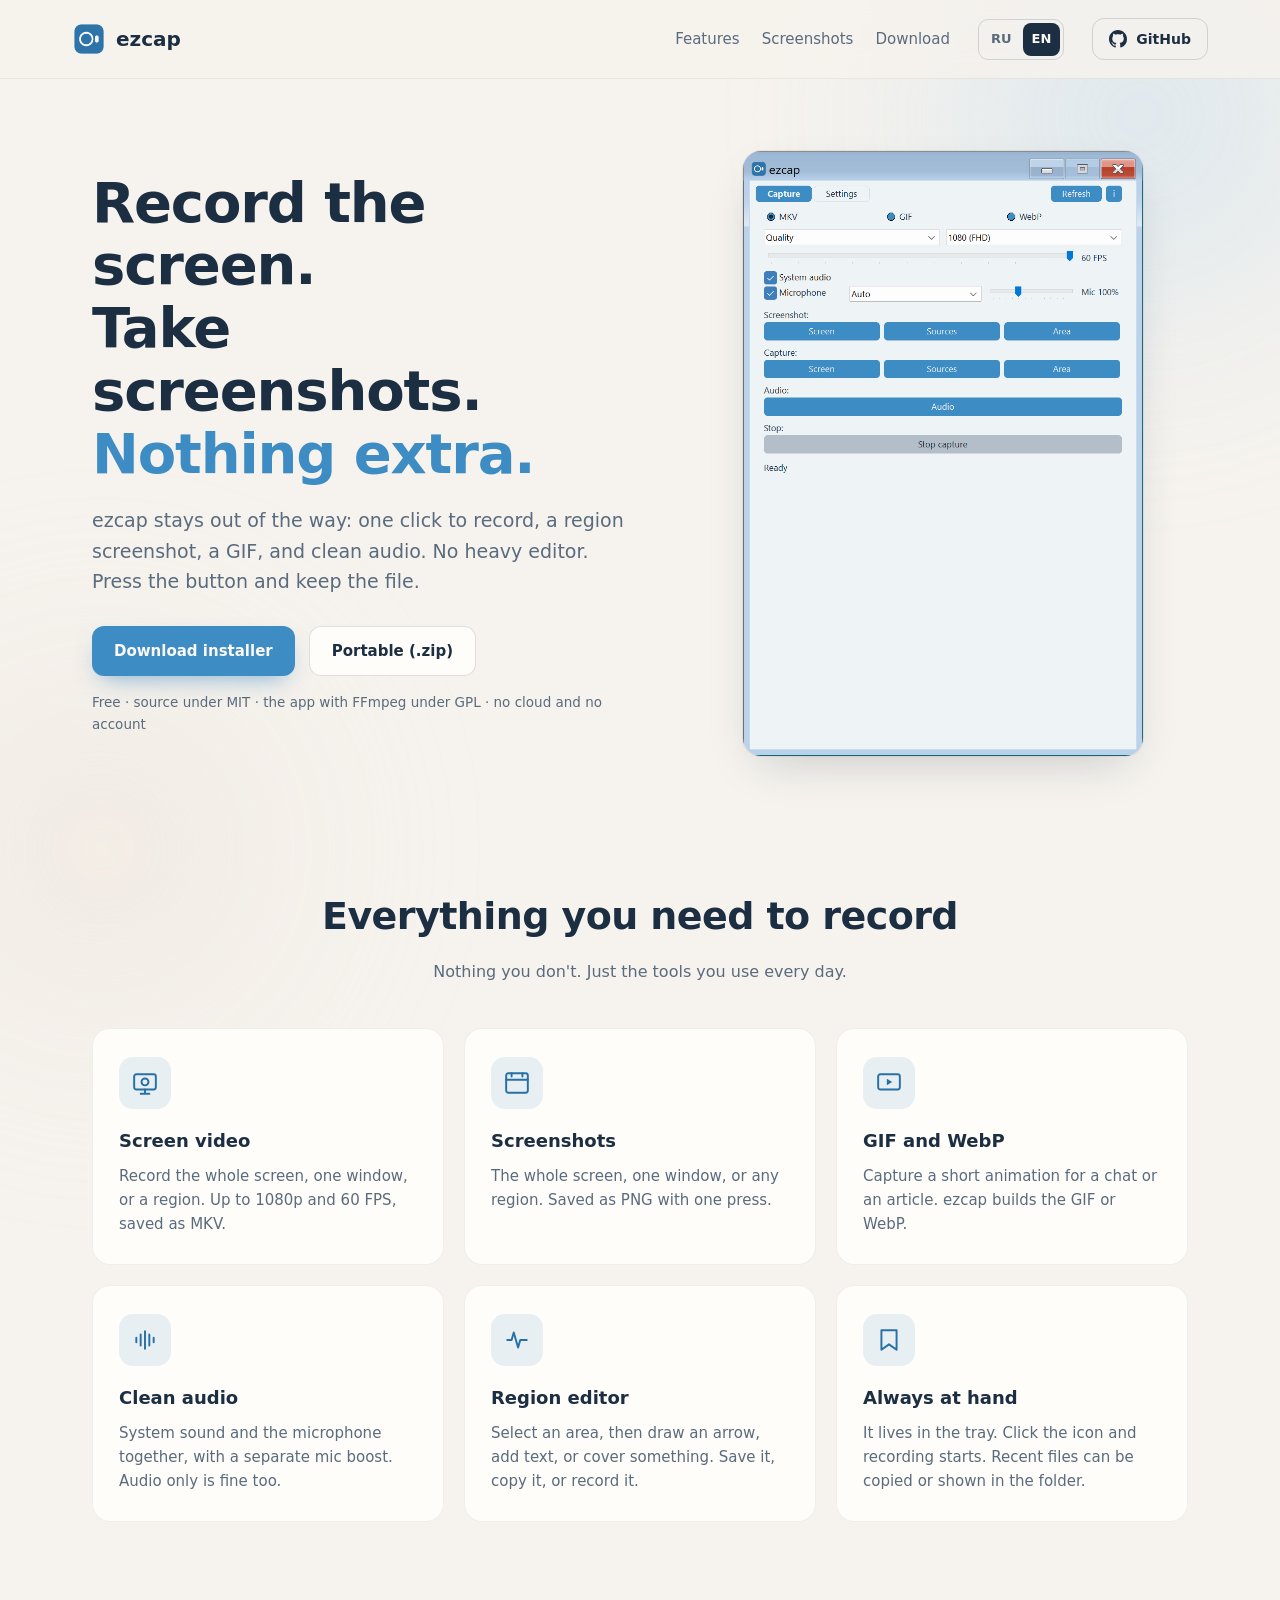
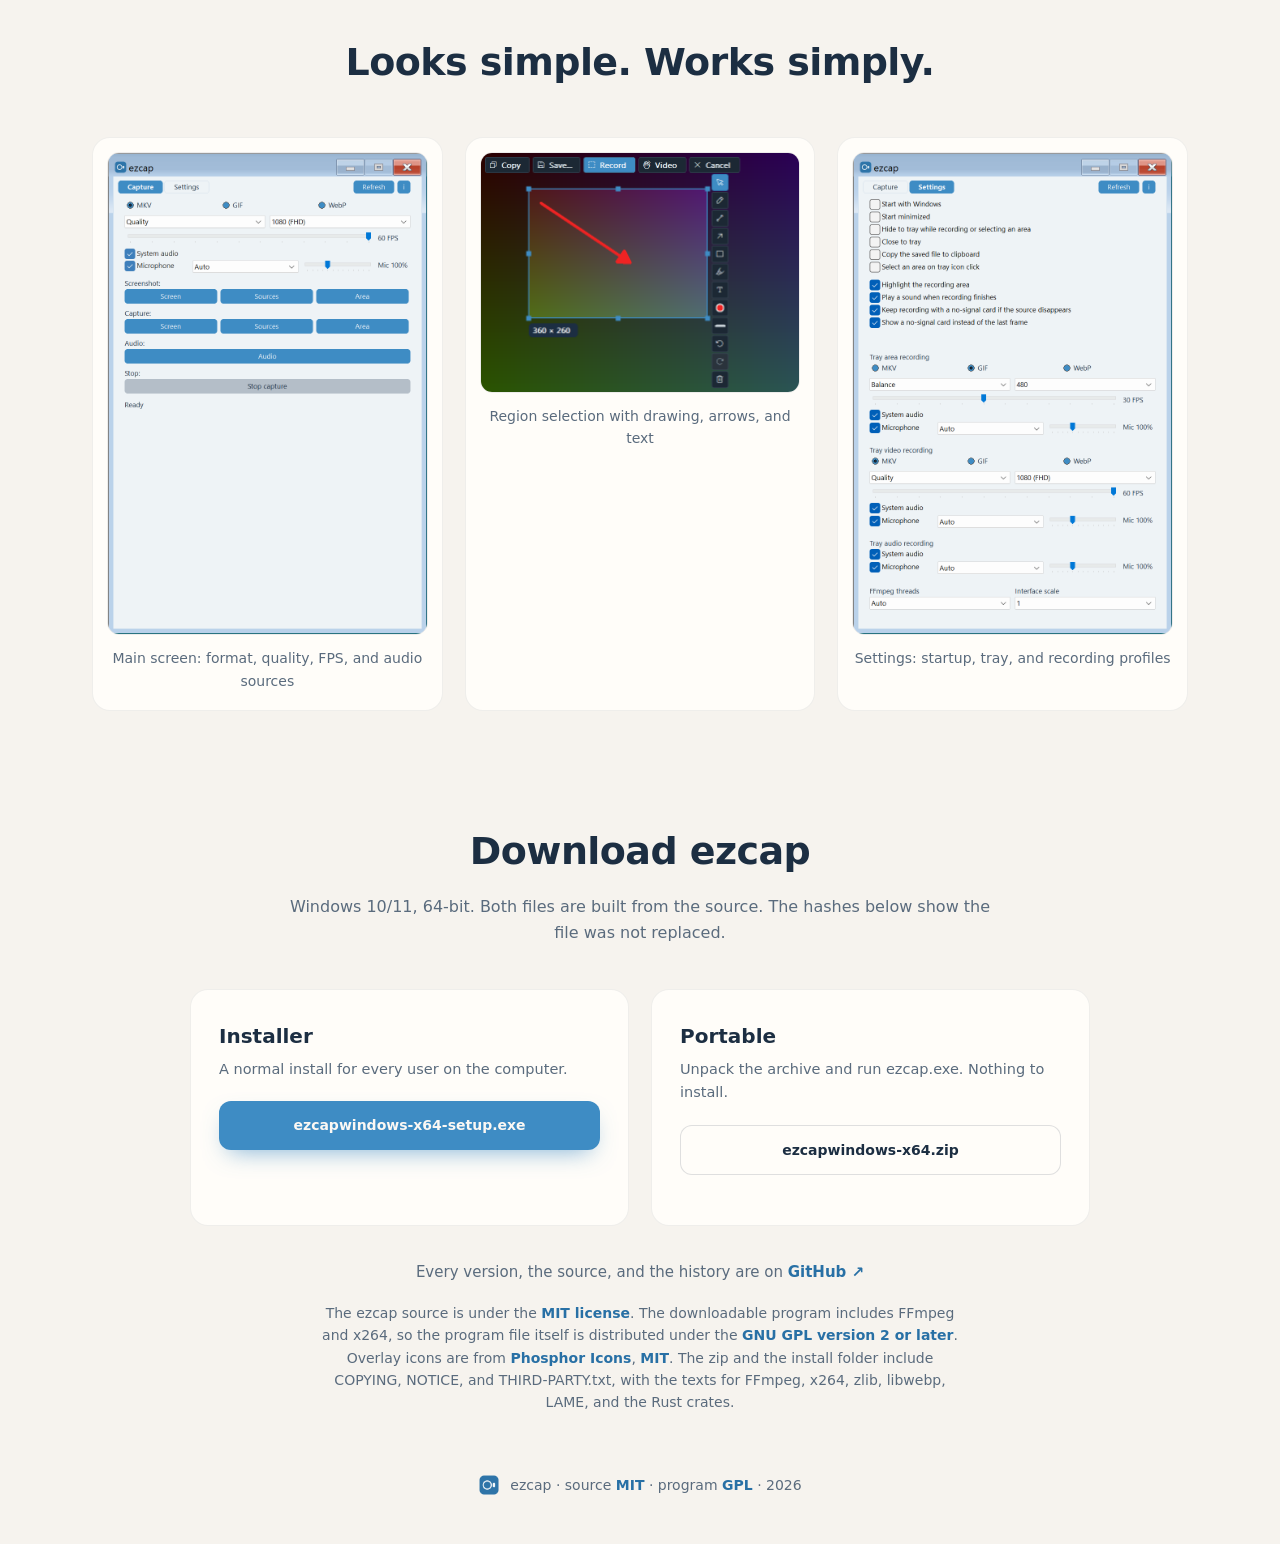
==== site/index.html @ 83a499a3 "Publish the bilingual site and the neural-network notice. The site offers Russian and English, state" ====
<!DOCTYPE html>
<html lang="ru" data-size-unit="МБ">
<head>
  <meta charset="UTF-8">
  <meta name="viewport" content="width=device-width, initial-scale=1.0">
  <title>ezcap — запись экрана и скриншоты для Windows</title>
  <meta name="description" content="ezcap записывает экран, окно или область, делает скриншоты и короткие GIF. Бесплатная программа для Windows 10 и 11, без аккаунта.">
  <meta name="robots" content="index, follow">
  <meta name="theme-color" content="#3e8cc4">
  <link rel="canonical" href="https://machine202502.github.io/ezcap/">
  <link rel="alternate" hreflang="ru" href="https://machine202502.github.io/ezcap/">
  <link rel="alternate" hreflang="en" href="https://machine202502.github.io/ezcap/en/">
  <link rel="alternate" hreflang="x-default" href="https://machine202502.github.io/ezcap/en/">
  <meta property="og:type" content="website">
  <meta property="og:site_name" content="ezcap">
  <meta property="og:locale" content="ru_RU">
  <meta property="og:locale:alternate" content="en_US">
  <meta property="og:title" content="ezcap — запись экрана и скриншоты для Windows">
  <meta property="og:description" content="Запись экрана, окна или области, скриншоты и короткие GIF. Бесплатно для Windows 10 и 11.">
  <meta property="og:url" content="https://machine202502.github.io/ezcap/">
  <meta property="og:image" content="https://machine202502.github.io/ezcap/assets/icon.png">
  <meta name="twitter:card" content="summary">
  <meta name="twitter:title" content="ezcap — запись экрана и скриншоты для Windows">
  <meta name="twitter:description" content="Запись экрана, окна или области, скриншоты и короткие GIF. Бесплатно для Windows 10 и 11.">
  <meta name="twitter:image" content="https://machine202502.github.io/ezcap/assets/icon.png">
  <script type="application/ld+json">
  {
    "@context": "https://schema.org",
    "@type": "SoftwareApplication",
    "name": "ezcap",
    "applicationCategory": "MultimediaApplication",
    "operatingSystem": "Windows 10, Windows 11",
    "inLanguage": "ru",
    "url": "https://machine202502.github.io/ezcap/",
    "downloadUrl": "https://github.com/machine202502/ezcap/releases/latest",
    "description": "Запись экрана, окна или области, скриншоты и короткие GIF для Windows.",
    "offers": { "@type": "Offer", "price": "0", "priceCurrency": "USD" }
  }
  </script>
  <link rel="icon" type="image/png" href="assets/icon.png">
  <link rel="stylesheet" href="styles.css">
  <script>
    (function () {
      var chosen = null;
      try { chosen = localStorage.getItem("ezcap-lang"); } catch (e) {}
      var want = chosen === "ru" || chosen === "en" ? chosen : null;
      if (!want) {
        var langs = navigator.languages || [navigator.language || "en"];
        want = "en";
        for (var i = 0; i < langs.length; i++) {
          var tag = String(langs[i]).toLowerCase();
          if (tag.indexOf("ru") === 0) { want = "ru"; break; }
          if (tag.indexOf("en") === 0) { want = "en"; break; }
        }
      }
      var here = document.documentElement.lang.indexOf("ru") === 0 ? "ru" : "en";
      var bot = /bot|crawl|spider|slurp|facebookexternalhit|preview/i.test(navigator.userAgent);
      if (!bot && want !== here) location.replace(here === "ru" ? "en/" : "../");
    })();
  </script>
</head>
<body>

  <div class="blob blob-a" aria-hidden="true"></div>
  <div class="blob blob-b" aria-hidden="true"></div>

  <header class="nav">
    <a class="brand" href="#top">
      <img src="assets/icon.png" alt="ezcap" width="34" height="34">
      <span>ezcap</span>
    </a>
    <nav class="nav-links">
      <a href="#features">Возможности</a>
      <a href="#screens">Скриншоты</a>
      <a href="#download">Скачать</a>
    </nav>
    <nav class="langs" aria-label="Язык">
      <a href="./" hreflang="ru" lang="ru" data-lang-set="ru" aria-current="true">RU</a>
      <a href="en/" hreflang="en" lang="en" data-lang-set="en">EN</a>
    </nav>
    <a class="btn btn-ghost" href="https://github.com/machine202502/ezcap" target="_blank" rel="noopener">
      <svg viewBox="0 0 16 16" width="18" height="18" fill="currentColor" aria-hidden="true"><path d="M8 0C3.58 0 0 3.58 0 8c0 3.54 2.29 6.53 5.47 7.59.4.07.55-.17.55-.38 0-.19-.01-.82-.01-1.49-2.01.37-2.53-.49-2.69-.94-.09-.23-.48-.94-.82-1.13-.28-.15-.68-.52-.01-.53.63-.01 1.08.58 1.23.82.72 1.21 1.87.87 2.33.66.07-.52.28-.87.51-1.07-1.78-.2-3.64-.89-3.64-3.95 0-.87.31-1.59.82-2.15-.08-.2-.36-1.02.08-2.12 0 0 .67-.21 2.2.82.64-.18 1.32-.27 2-.27s1.36.09 2 .27c1.53-1.04 2.2-.82 2.2-.82.44 1.1.16 1.92.08 2.12.51.56.82 1.27.82 2.15 0 3.07-1.87 3.75-3.65 3.95.29.25.54.73.54 1.48 0 1.07-.01 1.93-.01 2.2 0 .21.15.46.55.38A8.01 8.01 0 0 0 16 8c0-4.42-3.58-8-8-8Z"/></svg>
      GitHub
    </a>
  </header>

  <main id="top">

    <!-- Hero -->
    <section class="hero">
      <div class="hero-text reveal">
        <span class="pill" data-version>версия @@VERSION@@ · Windows 10/11, 64 бит</span>
        <h1>Записывай экран.<br>Делай скриншоты.<br><span class="accent">Без лишнего.</span></h1>
        <p class="lead">
          ezcap — маленькая утилита, которая всегда под рукой: запись видео в один клик,
          скриншоты области экрана, GIF-анимации и чистый звук. Никаких тяжёлых редакторов —
          нажал кнопку, получил файл.
        </p>
        <div class="hero-actions">
          <a class="btn btn-primary" href="https://github.com/machine202502/ezcap/releases/latest/download/ezcap-@@VERSION@@-windows-x64-setup.exe" data-dl-setup>
            Скачать установщик
          </a>
          <a class="btn btn-secondary" href="https://github.com/machine202502/ezcap/releases/latest/download/ezcap-@@VERSION@@-windows-x64.zip" data-dl-zip>
            Portable (.zip)
          </a>
        </div>
        <p class="hint">Бесплатно · исходный код под MIT · программа с FFmpeg под GPL · без облаков и аккаунтов</p>
      </div>
      <div class="hero-shot reveal">
        <img src="assets/main.png" alt="Главное окно ezcap" width="786" height="1188">
      </div>
    </section>

    <!-- Features -->
    <section id="features" class="section">
      <h2 class="reveal">Всё, что нужно для записи</h2>
      <p class="section-sub reveal">Ничего лишнего — только то, чем вы пользуетесь каждый день.</p>
      <div class="cards">
        <article class="card reveal">
          <div class="card-icon">
            <svg viewBox="0 0 24 24" width="26" height="26" fill="none" stroke="currentColor" stroke-width="1.8" stroke-linecap="round" stroke-linejoin="round"><rect x="2" y="4" width="20" height="14" rx="2"/><path d="M8 22h8M12 18v4"/><circle cx="12" cy="11" r="3.2"/></svg>
          </div>
          <h3>Видео с экрана</h3>
          <p>Запись всего экрана, окна или выбранной области. Качество до 1080p и 60 FPS, формат MKV.</p>
        </article>
        <article class="card reveal">
          <div class="card-icon">
            <svg viewBox="0 0 24 24" width="26" height="26" fill="none" stroke="currentColor" stroke-width="1.8" stroke-linecap="round" stroke-linejoin="round"><rect x="2" y="3" width="20" height="18" rx="2"/><path d="M2 9h20M7 3v3M17 3v3"/></svg>
          </div>
          <h3>Скриншоты</h3>
          <p>Весь экран, конкретное окно или произвольная область. Сохраняется в PNG одним нажатием.</p>
        </article>
        <article class="card reveal">
          <div class="card-icon">
            <svg viewBox="0 0 24 24" width="26" height="26" fill="none" stroke="currentColor" stroke-width="1.8" stroke-linecap="round" stroke-linejoin="round"><rect x="2" y="4" width="20" height="14" rx="2"/><path d="m10 8 5 3-5 3V8Z" fill="currentColor" stroke="none"/></svg>
          </div>
          <h3>GIF и WebP</h3>
          <p>Снимите короткую анимацию для мессенджера или статьи — ezcap сам соберёт её в GIF или WebP.</p>
        </article>
        <article class="card reveal">
          <div class="card-icon">
          <svg viewBox="0 0 24 24" width="26" height="26" fill="none" stroke="currentColor" stroke-width="1.8" stroke-linecap="round" stroke-linejoin="round"><path d="M4 10v4M8 7v10M12 4v16M16 7v10M20 10v4"/></svg>
          </div>
          <h3>Чистый звук</h3>
          <p>Системный звук и микрофон одновременно, с отдельным усилением микрофона. Или только аудио — тоже можно.</p>
        </article>
        <article class="card reveal">
          <div class="card-icon">
            <svg viewBox="0 0 24 24" width="26" height="26" fill="none" stroke="currentColor" stroke-width="1.8" stroke-linecap="round" stroke-linejoin="round"><path d="M3 12h4l2-7 4 14 2-7h6"/></svg>
          </div>
          <h3>Редактор области</h3>
          <p>Выделили область — можно сразу нарисовать стрелку, пометить текстом или замазать лишнее. Потом: сохранить, скопировать или записать.</p>
        </article>
        <article class="card reveal">
          <div class="card-icon">
            <svg viewBox="0 0 24 24" width="26" height="26" fill="none" stroke="currentColor" stroke-width="1.8" stroke-linecap="round" stroke-linejoin="round"><path d="M5 3h14v18l-7-5-7 5V3Z"/></svg>
          </div>
          <h3>Всегда под рукой</h3>
          <p>Живёт в трее: клик по значку — и запись пошла. История последних файлов с кнопками «скопировать» и «показать в папке».</p>
        </article>
      </div>
    </section>

    <!-- Screens -->
    <section id="screens" class="section">
      <h2 class="reveal">Выглядит просто. Работает просто.</h2>
      <div class="shots">
        <figure class="shot reveal">
          <img src="assets/main.png" alt="Окно захвата" loading="lazy">
          <figcaption>Главный экран: формат, качество, FPS и источники звука</figcaption>
        </figure>
        <figure class="shot reveal">
          <img src="assets/region.png" alt="Выбор области с аннотациями" loading="lazy">
          <figcaption>Выбор области с рисованием, стрелками и текстом</figcaption>
        </figure>
        <figure class="shot reveal">
          <img src="assets/settings.png" alt="Настройки" loading="lazy">
          <figcaption>Настройки: автозапуск, трей и профили записи</figcaption>
        </figure>
      </div>
    </section>

    <!-- Download -->
    <section id="download" class="section">
      <h2 class="reveal">Скачать ezcap</h2>
      <p class="section-sub reveal">Windows 10/11, 64 бит. Оба варианта собираются автоматически из исходников — хэши ниже позволяют проверить, что файл не подменили.</p>
      <div class="dl-grid">
        <article class="dl-card reveal">
          <h3>Установщик</h3>
          <p class="dl-desc">Классическая установка для всех пользователей системы.</p>
          <a class="btn btn-primary wide" href="https://github.com/machine202502/ezcap/releases/latest/download/ezcap-@@VERSION@@-windows-x64-setup.exe" data-dl-setup data-fallback="Скачать установщик · Windows x64">
            ezcap<span data-version>-@@VERSION@@-</span>windows-x64-setup.exe
          </a>
          <dl class="meta">
            <div><dt>Размер</dt><dd data-size-setup>@@SIZE_SETUP@@ МБ</dd></div>
            <div>
              <dt>SHA-256</dt>
              <dd class="hash"><code data-hash-setup>@@HASH_SETUP@@</code>
                <button class="copy" data-copy="setup" title="Скопировать хэш">
                  <svg viewBox="0 0 24 24" width="15" height="15" fill="none" stroke="currentColor" stroke-width="2" stroke-linecap="round" stroke-linejoin="round"><rect x="9" y="9" width="12" height="12" rx="2"/><path d="M5 15V5a2 2 0 0 1 2-2h10"/></svg>
                </button>
              </dd>
            </div>
          </dl>
        </article>
        <article class="dl-card reveal">
          <h3>Portable</h3>
          <p class="dl-desc">Распакуйте архив и запустите ezcap.exe — установка не нужна.</p>
          <a class="btn btn-secondary wide" href="https://github.com/machine202502/ezcap/releases/latest/download/ezcap-@@VERSION@@-windows-x64.zip" data-dl-zip data-fallback="Скачать portable-архив (.zip)">
            ezcap<span data-version>-@@VERSION@@-</span>windows-x64.zip
          </a>
          <dl class="meta">
            <div><dt>Размер</dt><dd data-size-zip>@@SIZE_ZIP@@ МБ</dd></div>
            <div>
              <dt>SHA-256</dt>
              <dd class="hash"><code data-hash-zip>@@HASH_ZIP@@</code>
                <button class="copy" data-copy="zip" title="Скопировать хэш">
                  <svg viewBox="0 0 24 24" width="15" height="15" fill="none" stroke="currentColor" stroke-width="2" stroke-linecap="round" stroke-linejoin="round"><rect x="9" y="9" width="12" height="12" rx="2"/><path d="M5 15V5a2 2 0 0 1 2-2h10"/></svg>
                </button>
              </dd>
            </div>
          </dl>
        </article>
      </div>
      <p class="reveal gh-note">
        Все версии, исходники и история изменений — на
        <a href="https://github.com/machine202502/ezcap" target="_blank" rel="noopener">GitHub ↗</a>
      </p>
      <p class="reveal license-note">
        Исходный код ezcap — лицензия
        <a href="https://github.com/machine202502/ezcap/blob/master/LICENSE">MIT</a>.
        Скачиваемая программа включает FFmpeg и x264, поэтому сам файл программы
        распространяется по
        <a href="https://www.gnu.org/licenses/old-licenses/gpl-2.0.html">GNU GPL версии 2 или новее</a>.
        Иконки оверлея — <a href="https://phosphoricons.com">Phosphor Icons</a>,
        <a href="https://github.com/machine202502/ezcap/blob/master/assets/Phosphor.LICENSE">MIT</a>.
        В архиве и в папке установки лежат COPYING, NOTICE и THIRD-PARTY.txt:
        там тексты для FFmpeg, x264, zlib, libwebp, LAME и крейтов Rust.
      </p>
    </section>

  </main>

  <footer class="footer">
    <img src="assets/icon.png" alt="" width="22" height="22">
    <span>ezcap · исходники <a href="https://github.com/machine202502/ezcap/blob/master/LICENSE">MIT</a> · программа <a href="https://github.com/machine202502/ezcap/blob/master/COPYING">GPL</a> · <span data-year></span></span>
  </footer>

  <script src="app.js"></script>
</body>
</html>
---- site/styles.css ----
:root {
  --bg: #f6f3ee;
  --bg-soft: #efe9e0;
  --mist: #eadfd4;
  --accent: #3e8cc4;
  --accent-deep: #2870a5;
  --ink: #1c2e42;
  --ink-soft: #5a6b7d;
  --card: #fffdf9;
  --radius: 18px;
  --shadow: 0 18px 45px -18px rgba(28, 46, 66, 0.25);
}

* { box-sizing: border-box; margin: 0; padding: 0; }

html { scroll-behavior: smooth; }

body {
  font-family: "Inter", "Segoe UI", system-ui, -apple-system, sans-serif;
  background: var(--bg);
  color: var(--ink);
  line-height: 1.6;
  overflow-x: hidden;
}

/* Background blobs */
.blob {
  position: fixed;
  border-radius: 50%;
  filter: blur(90px);
  opacity: 0.55;
  z-index: -1;
  animation: drift 22s ease-in-out infinite alternate;
}
.blob-a {
  width: 46vw; height: 46vw;
  top: -14vw; right: -12vw;
  background: radial-gradient(circle, #bcd9ee 0%, transparent 70%);
}
.blob-b {
  width: 40vw; height: 40vw;
  bottom: -16vw; left: -12vw;
  background: radial-gradient(circle, var(--mist) 0%, transparent 70%);
  animation-delay: -11s;
}
@keyframes drift {
  from { transform: translate(0, 0) scale(1); }
  to   { transform: translate(4vw, 3vw) scale(1.12); }
}

/* Header */
.nav {
  display: flex;
  align-items: center;
  gap: 28px;
  padding: 18px clamp(20px, 6vw, 72px);
  position: sticky;
  top: 0;
  z-index: 10;
  backdrop-filter: blur(14px);
  background: rgba(246, 243, 238, 0.78);
  border-bottom: 1px solid rgba(28, 46, 66, 0.07);
}
.brand {
  display: flex; align-items: center; gap: 10px;
  font-weight: 800; font-size: 20px;
  color: var(--ink); text-decoration: none;
}
.brand img { border-radius: 8px; display: block; }
.nav-links {
  display: flex; gap: 22px; margin-left: auto;
}
.nav-links a {
  color: var(--ink-soft); text-decoration: none;
  font-weight: 500; font-size: 15px;
  transition: color 0.2s ease;
}
.nav-links a:hover { color: var(--accent); }
.langs {
  display: flex;
  gap: 2px;
  padding: 3px;
  border: 1px solid rgba(28, 46, 66, 0.16);
  border-radius: 10px;
}
.langs a {
  color: var(--ink-soft);
  text-decoration: none;
  font-weight: 700;
  font-size: 13px;
  padding: 6px 9px;
  border-radius: 8px;
}
.langs a[aria-current="true"] { background: var(--ink); color: #fbf8f4; }
.langs a:hover { color: var(--accent-deep); }
.langs a[aria-current="true"]:hover { color: #fbf8f4; }

/* Buttons */
.btn {
  display: inline-flex; align-items: center; gap: 9px;
  padding: 12px 22px;
  border-radius: 12px;
  font-weight: 600; font-size: 15px;
  text-decoration: none;
  border: none; cursor: pointer;
  transition: transform 0.18s ease, box-shadow 0.18s ease, background 0.18s ease;
}
.btn:hover { transform: translateY(-2px); }
.btn:active { transform: translateY(0); }
.btn-primary {
  background: var(--accent); color: #fbf8f4;
  box-shadow: 0 10px 24px -10px rgba(62, 140, 196, 0.7);
}
.btn-primary:hover { background: var(--accent-deep); }
.btn-secondary {
  background: var(--card); color: var(--ink);
  border: 1px solid rgba(28, 46, 66, 0.14);
}
.btn-secondary:hover { border-color: var(--accent); color: var(--accent-deep); }
.btn-ghost {
  background: transparent; color: var(--ink);
  border: 1px solid rgba(28, 46, 66, 0.16);
  padding: 9px 16px; font-size: 14px;
}
.btn-ghost:hover { border-color: var(--ink); }
.btn.wide { width: 100%; justify-content: center; font-size: 14px; padding: 13px 14px; }

/* Hero */
.hero {
  display: grid;
  grid-template-columns: minmax(0, 1.05fr) minmax(0, 0.95fr);
  gap: clamp(28px, 5vw, 64px);
  align-items: center;
  padding: clamp(48px, 8vh, 96px) clamp(20px, 6vw, 72px) 40px;
  max-width: 1240px;
  margin: 0 auto;
}
.pill {
  display: inline-block;
  background: var(--mist);
  color: var(--accent-deep);
  font-size: 13px; font-weight: 600;
  padding: 6px 14px; border-radius: 999px;
  margin-bottom: 22px;
}
h1 {
  font-size: clamp(34px, 5vw, 56px);
  font-weight: 800;
  line-height: 1.12;
  letter-spacing: -0.02em;
  margin-bottom: 20px;
}
.accent { color: var(--accent); }
.lead {
  font-size: clamp(16px, 1.6vw, 19px);
  color: var(--ink-soft);
  max-width: 34em;
  margin-bottom: 30px;
}
.hero-actions { display: flex; flex-wrap: wrap; gap: 14px; margin-bottom: 16px; }
.hint { font-size: 13.5px; color: var(--ink-soft); }
.hero-shot {
  justify-self: center;
  max-width: 400px;
}
.hero-shot img {
  width: 100%; height: auto;
  border-radius: var(--radius);
  box-shadow: var(--shadow), 0 0 0 1px rgba(28, 46, 66, 0.06);
  display: block;
}
@keyframes float {
  0%, 100% { transform: translateY(0) rotate(0.4deg); }
  50%      { transform: translateY(-14px) rotate(-0.4deg); }
}

/* Sections */
.section {
  max-width: 1240px;
  margin: 0 auto;
  padding: clamp(56px, 10vh, 110px) clamp(20px, 6vw, 72px) 20px;
}
.section h2 {
  font-size: clamp(26px, 3.4vw, 38px);
  font-weight: 800;
  letter-spacing: -0.015em;
  text-align: center;
}
.section-sub {
  text-align: center;
  color: var(--ink-soft);
  max-width: 44em;
  margin: 12px auto 44px;
}

/* Feature cards */
.cards {
  display: grid;
  grid-template-columns: repeat(auto-fit, minmax(280px, 1fr));
  gap: 20px;
}
.card {
  background: var(--card);
  border: 1px solid rgba(28, 46, 66, 0.07);
  border-radius: var(--radius);
  padding: 28px 26px;
  transition: transform 0.25s ease, box-shadow 0.25s ease;
}
.card:hover {
  transform: translateY(-6px);
  box-shadow: var(--shadow);
}
.card-icon {
  width: 52px; height: 52px;
  border-radius: 14px;
  display: grid; place-items: center;
  background: rgba(62, 140, 196, 0.12);
  color: var(--accent-deep);
  margin-bottom: 18px;
}
.card h3 { font-size: 18px; font-weight: 700; margin-bottom: 8px; }
.card p { font-size: 15px; color: var(--ink-soft); }

/* Screenshots */
.shots {
  display: grid;
  grid-template-columns: repeat(auto-fit, minmax(260px, 1fr));
  gap: 22px;
  margin-top: 44px;
}
.shot {
  background: var(--card);
  border-radius: var(--radius);
  border: 1px solid rgba(28, 46, 66, 0.07);
  padding: 14px 14px 18px;
  transition: transform 0.25s ease, box-shadow 0.25s ease;
}
.shot:hover { transform: translateY(-6px); box-shadow: var(--shadow); }
.shot img {
  width: 100%; height: auto; display: block;
  border-radius: 12px;
  border: 1px solid rgba(28, 46, 66, 0.08);
}
.shot figcaption {
  margin-top: 12px;
  font-size: 14px; color: var(--ink-soft);
  text-align: center;
}

/* Download */
.dl-grid {
  display: grid;
  grid-template-columns: repeat(auto-fit, minmax(320px, 1fr));
  gap: 22px;
  max-width: 900px;
  margin: 0 auto;
}
.dl-card {
  background: var(--card);
  border: 1px solid rgba(28, 46, 66, 0.07);
  border-radius: var(--radius);
  padding: 30px 28px;
}
.dl-card h3 { font-size: 20px; font-weight: 700; }
.dl-desc { color: var(--ink-soft); font-size: 14.5px; margin: 6px 0 20px; }
.meta { margin-top: 20px; display: grid; gap: 12px; }
.meta dt {
  font-size: 12px; font-weight: 700;
  text-transform: uppercase; letter-spacing: 0.06em;
  color: var(--ink-soft);
  margin-bottom: 3px;
}
.meta dd { font-size: 14px; }
.hash { display: flex; align-items: center; gap: 8px; }
.hash code {
  font-family: "Cascadia Mono", Consolas, monospace;
  font-size: 12.5px;
  word-break: break-all;
  background: var(--bg-soft);
  border-radius: 8px;
  padding: 6px 10px;
  flex: 1;
}
.copy {
  flex: none;
  width: 34px; height: 34px;
  border-radius: 9px;
  border: 1px solid rgba(28, 46, 66, 0.14);
  background: var(--card);
  color: var(--ink-soft);
  cursor: pointer;
  display: grid; place-items: center;
  transition: color 0.15s ease, border-color 0.15s ease;
}
.copy:hover { color: var(--accent-deep); border-color: var(--accent); }
.gh-note { text-align: center; margin-top: 34px; color: var(--ink-soft); font-size: 15px; }
.gh-note a { color: var(--accent-deep); font-weight: 600; text-decoration: none; }
.gh-note a:hover { text-decoration: underline; }
.license-note {
  text-align: center;
  max-width: 46em;
  margin: 18px auto 0;
  color: var(--ink-soft);
  font-size: 14px;
}
.license-note a { color: var(--accent-deep); font-weight: 600; text-decoration: none; }
.license-note a:hover { text-decoration: underline; }

/* Footer */
.footer {
  display: flex; align-items: center; justify-content: center; gap: 10px;
  padding: 40px 20px 48px;
  color: var(--ink-soft);
  font-size: 14px;
  text-align: center;
}
.footer a { color: var(--accent-deep); font-weight: 600; text-decoration: none; }
.footer a:hover { text-decoration: underline; }
.footer img { border-radius: 6px; }

/* Entrance animations — pure CSS, no JS dependency */
.reveal {
  animation: rise 0.75s cubic-bezier(0.22, 0.61, 0.36, 1) both;
}
.cards .card:nth-child(2), .shots .shot:nth-child(2), .dl-grid .dl-card:nth-child(2) { animation-delay: 0.12s; }
.cards .card:nth-child(3), .shots .shot:nth-child(3) { animation-delay: 0.24s; }
.cards .card:nth-child(4) { animation-delay: 0.36s; }
.cards .card:nth-child(5) { animation-delay: 0.48s; }
.cards .card:nth-child(6) { animation-delay: 0.6s; }
.hero-shot { animation: rise 0.9s 0.15s cubic-bezier(0.22, 0.61, 0.36, 1) both, float 7s 1.2s ease-in-out infinite; }
@keyframes rise {
  from { opacity: 0; transform: translateY(26px); }
  to   { opacity: 1; transform: translateY(0); }
}
@media (prefers-reduced-motion: reduce) {
  .reveal, .hero-shot { animation: none; }
  .blob { animation: none; }
  html { scroll-behavior: auto; }
}

/* Responsive */
@media (max-width: 900px) {
  .hero { grid-template-columns: 1fr; text-align: center; }
  .lead { margin-left: auto; margin-right: auto; }
  .hero-actions { justify-content: center; }
  .hero-shot { max-width: 330px; }
  .nav-links { display: none; }
}
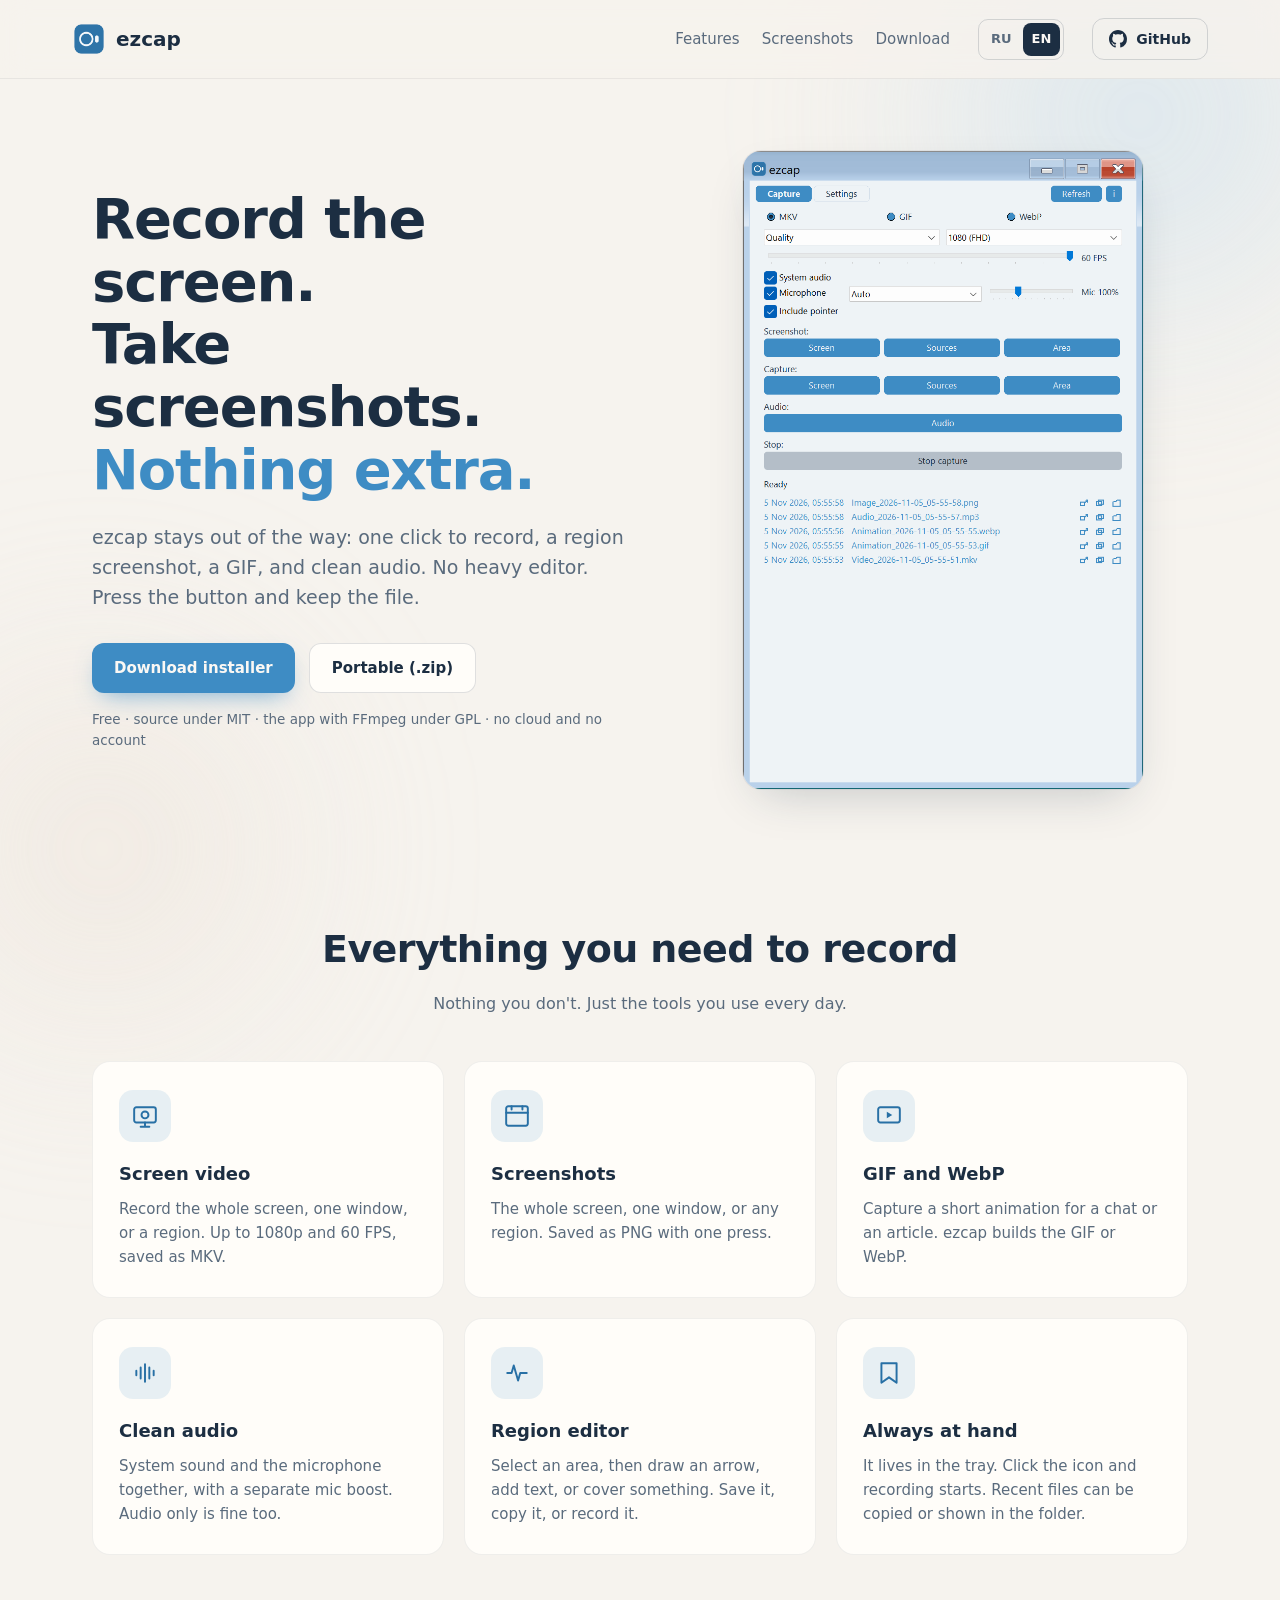
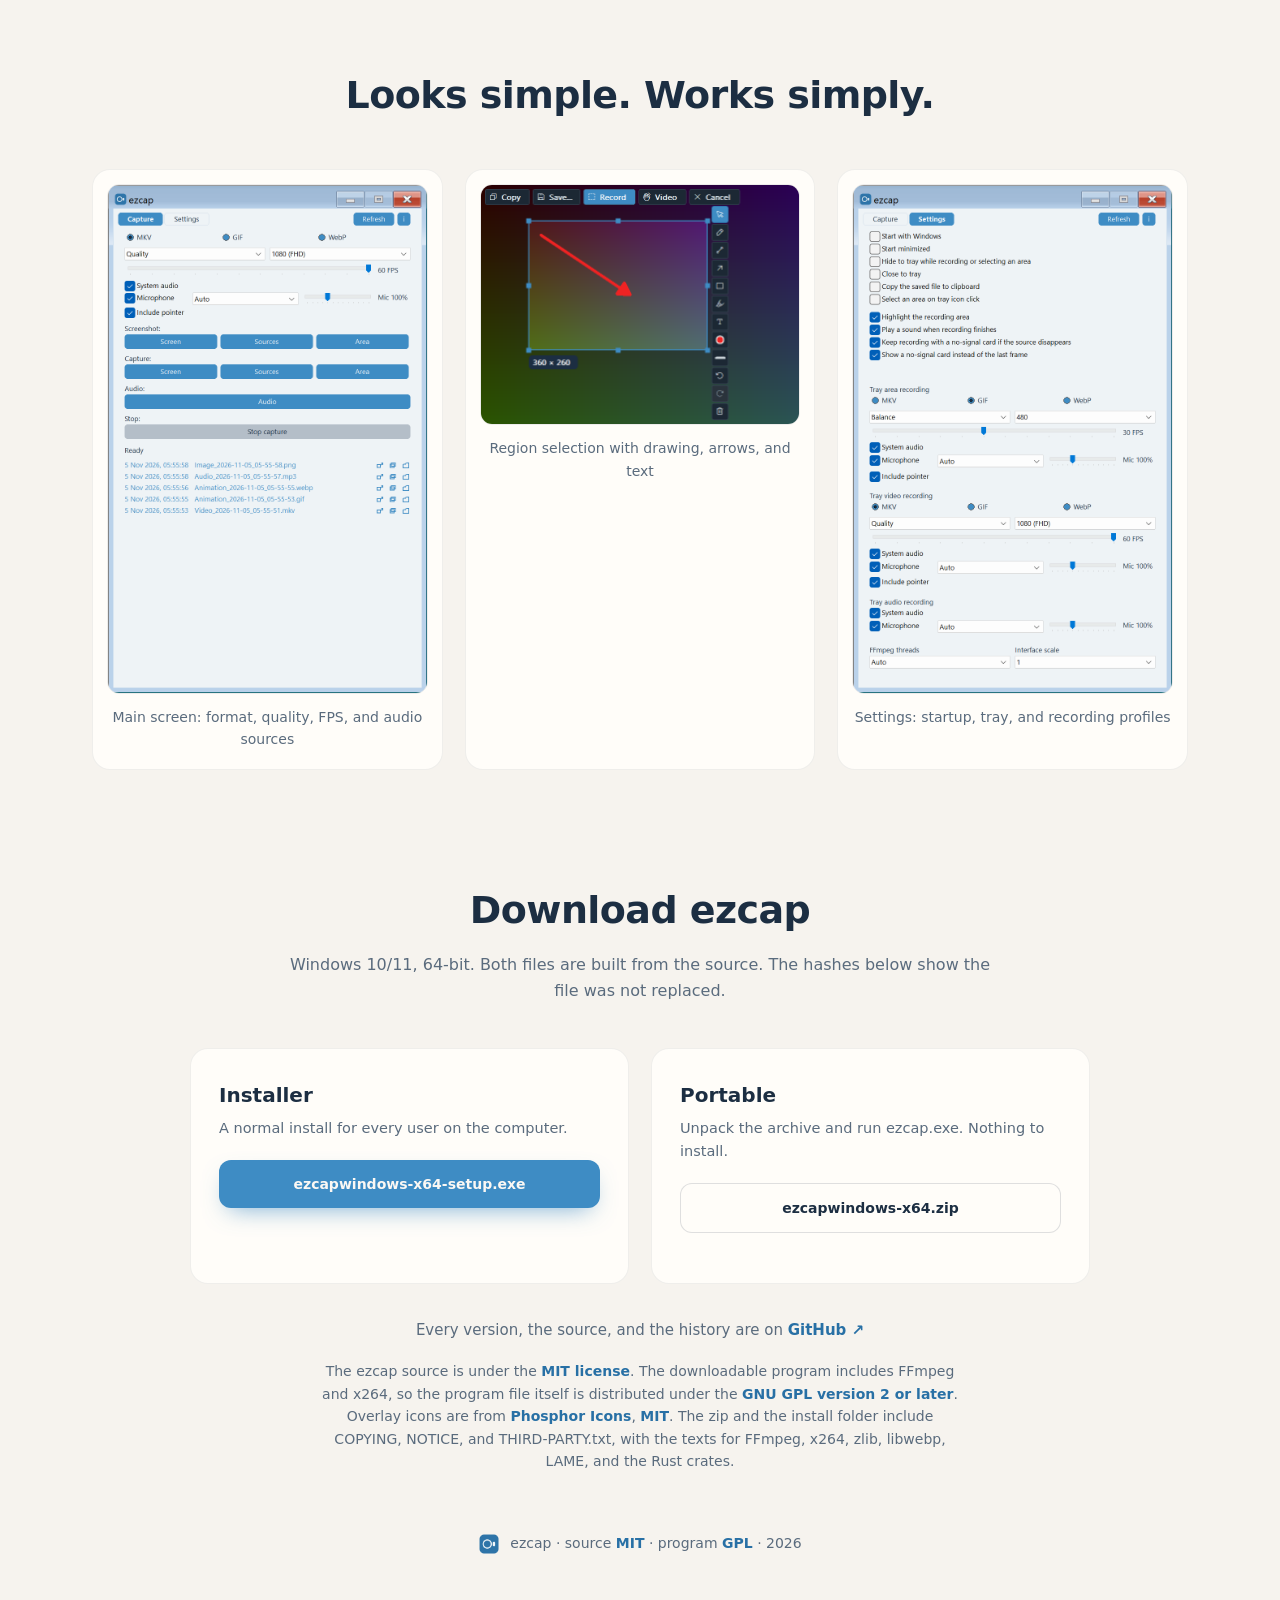
==== commit 3ddfa58f: "Show the pointer checkbox on the site screenshots. The capture and settings pictures now match the c" ====
--- a/site/index.html
+++ b/site/index.html
@@ -107,7 +107,7 @@
         <p class="hint">Бесплатно · исходный код под MIT · программа с FFmpeg под GPL · без облаков и аккаунтов</p>
       </div>
       <div class="hero-shot reveal">
-        <img src="assets/main.png" alt="Главное окно ezcap" width="786" height="1188">
+        <img src="assets/main.png" alt="Главное окно ezcap" width="786" height="1252">
       </div>
     </section>
 
--- a/site/styles.css
+++ b/site/styles.css
@@ -236,11 +236,17 @@
   transition: transform 0.25s ease, box-shadow 0.25s ease;
 }
 .shot:hover { transform: translateY(-6px); box-shadow: var(--shadow); }
+.shot img,
+.hero-shot img {
+  cursor: zoom-in;
+}
 .shot img {
   width: 100%; height: auto; display: block;
   border-radius: 12px;
   border: 1px solid rgba(28, 46, 66, 0.08);
-}
+  transition: transform 0.35s ease;
+}
+.shot:hover img { transform: scale(1.015); }
 .shot figcaption {
   margin-top: 12px;
   font-size: 14px; color: var(--ink-soft);
@@ -332,10 +338,102 @@
   from { opacity: 0; transform: translateY(26px); }
   to   { opacity: 1; transform: translateY(0); }
 }
+.lightbox {
+  width: 100vw;
+  height: 100vh;
+  max-width: none;
+  max-height: none;
+  margin: 0;
+  padding: 0;
+  border: 0;
+  background: transparent;
+  color: #f7f4ef;
+  overflow: hidden;
+}
+.lightbox[open] { display: grid; place-items: center; }
+.lightbox::backdrop {
+  background: rgba(14, 22, 32, 0.78);
+  backdrop-filter: blur(18px);
+}
+.lightbox-frame {
+  display: flex;
+  flex-direction: column;
+  align-items: center;
+  gap: 14px;
+  max-width: min(920px, calc(100vw - 40px));
+  animation: lightbox-in 0.42s cubic-bezier(0.22, 0.61, 0.36, 1);
+}
+.lightbox-frame img {
+  display: block;
+  max-width: 100%;
+  max-height: calc(100vh - 130px);
+  width: auto;
+  height: auto;
+  object-fit: contain;
+  border-radius: 18px;
+  box-shadow: 0 28px 80px rgba(0, 0, 0, 0.45);
+  background: #fffdf9;
+}
+.lightbox-frame figcaption {
+  font-size: 15px;
+  text-align: center;
+  color: rgba(247, 244, 239, 0.86);
+}
+.lightbox-close,
+.lightbox-nav {
+  position: fixed;
+  border: 0;
+  color: #f7f4ef;
+  background: rgba(255, 253, 249, 0.14);
+  cursor: pointer;
+  display: grid;
+  place-items: center;
+  transition: background 0.2s ease, transform 0.2s ease;
+}
+.lightbox-close:hover,
+.lightbox-nav:hover { background: rgba(255, 253, 249, 0.26); transform: scale(1.06); }
+.lightbox-close {
+  top: 18px;
+  right: 18px;
+  width: 44px;
+  height: 44px;
+  border-radius: 50%;
+}
+.lightbox-nav {
+  top: 50%;
+  width: 46px;
+  height: 46px;
+  border-radius: 50%;
+  translate: 0 -50%;
+}
+.lightbox-prev { left: 16px; }
+.lightbox-next { right: 16px; }
+.lightbox.is-closing .lightbox-frame { animation: lightbox-out 0.24s ease forwards; }
+.lightbox[open]::backdrop { animation: lightbox-fade 0.35s ease; }
+.lightbox.is-closing::backdrop { animation: lightbox-fade-out 0.24s ease forwards; }
+@keyframes lightbox-in {
+  from { opacity: 0; transform: scale(0.94) translateY(22px); }
+  to { opacity: 1; transform: none; }
+}
+@keyframes lightbox-out {
+  to { opacity: 0; transform: scale(0.96) translateY(12px); }
+}
+@keyframes lightbox-fade {
+  from { opacity: 0; }
+  to { opacity: 1; }
+}
+@keyframes lightbox-fade-out {
+  to { opacity: 0; }
+}
 @media (prefers-reduced-motion: reduce) {
   .reveal, .hero-shot { animation: none; }
   .blob { animation: none; }
   html { scroll-behavior: auto; }
+  .shot img, .lightbox-close, .lightbox-nav { transition: none; }
+  .lightbox-frame,
+  .lightbox[open]::backdrop,
+  .lightbox.is-closing .lightbox-frame,
+  .lightbox.is-closing::backdrop { animation: none; }
 }
 
 /* Responsive */
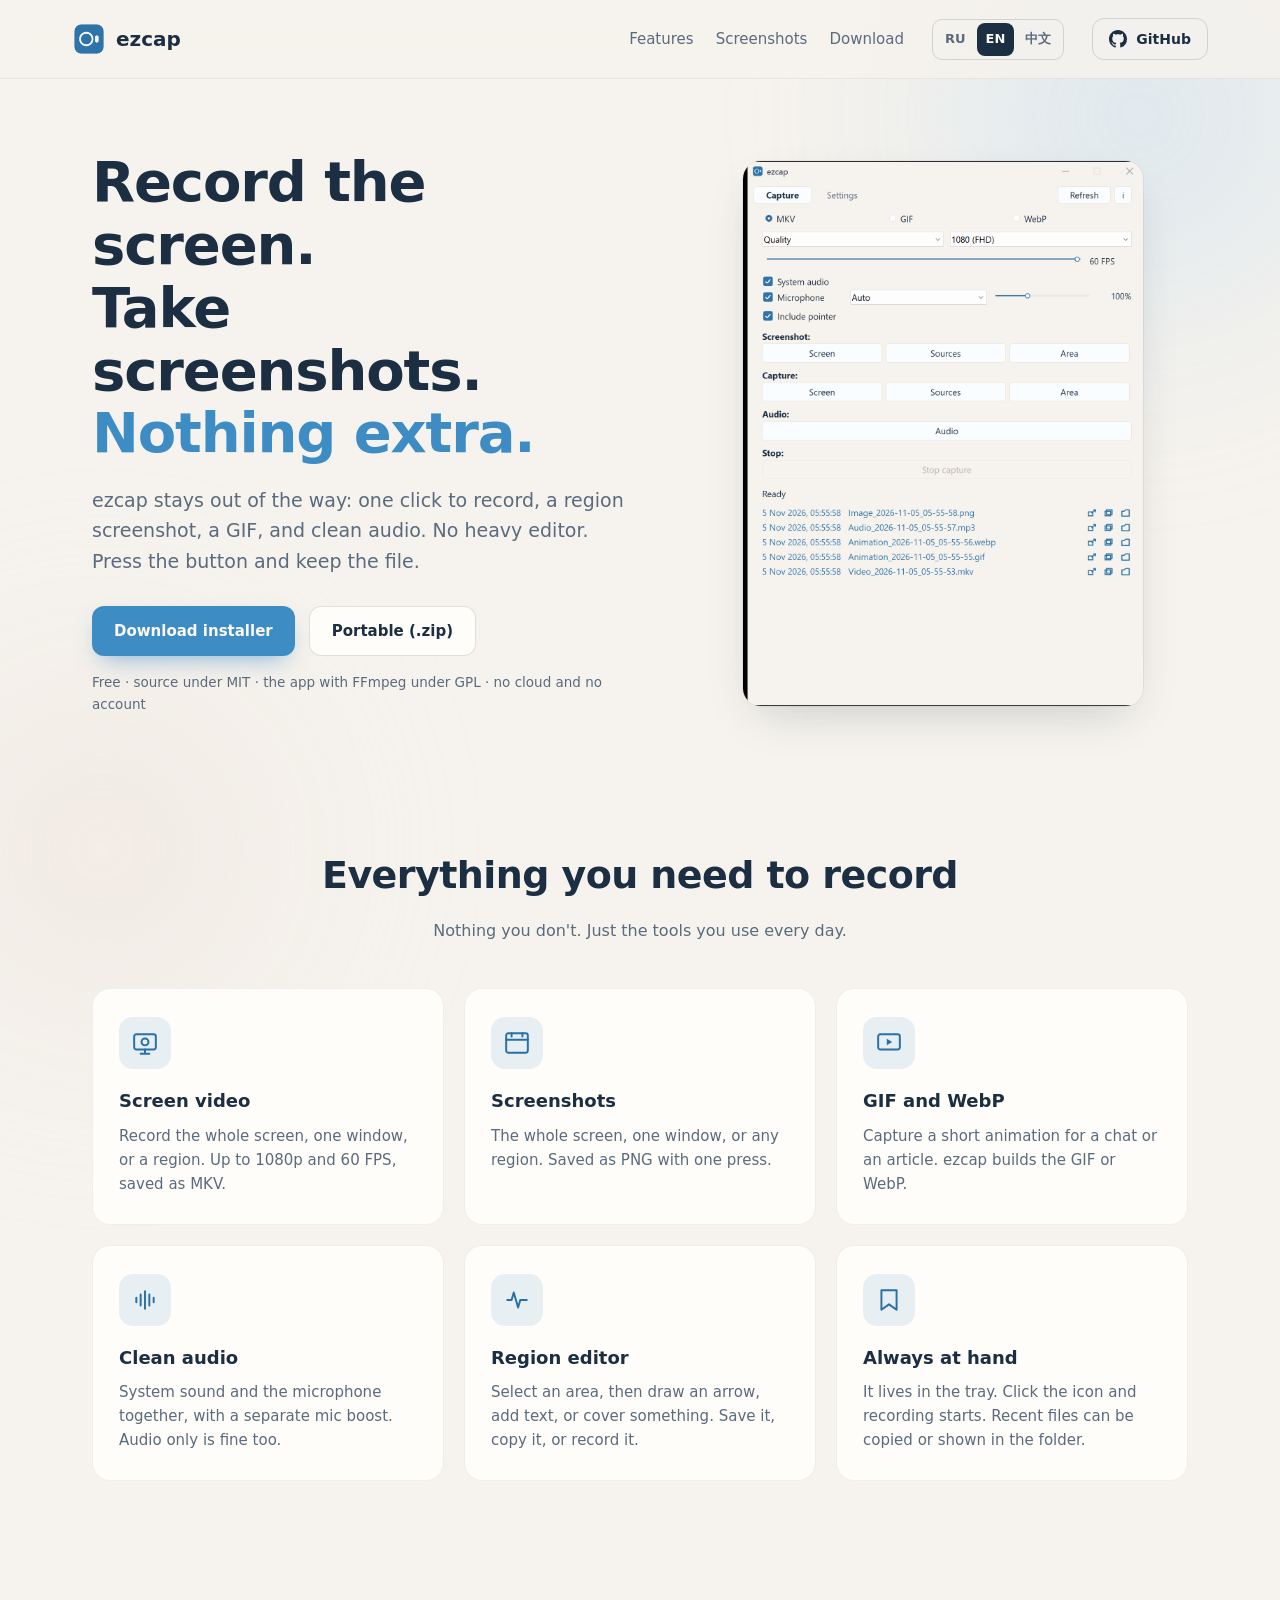
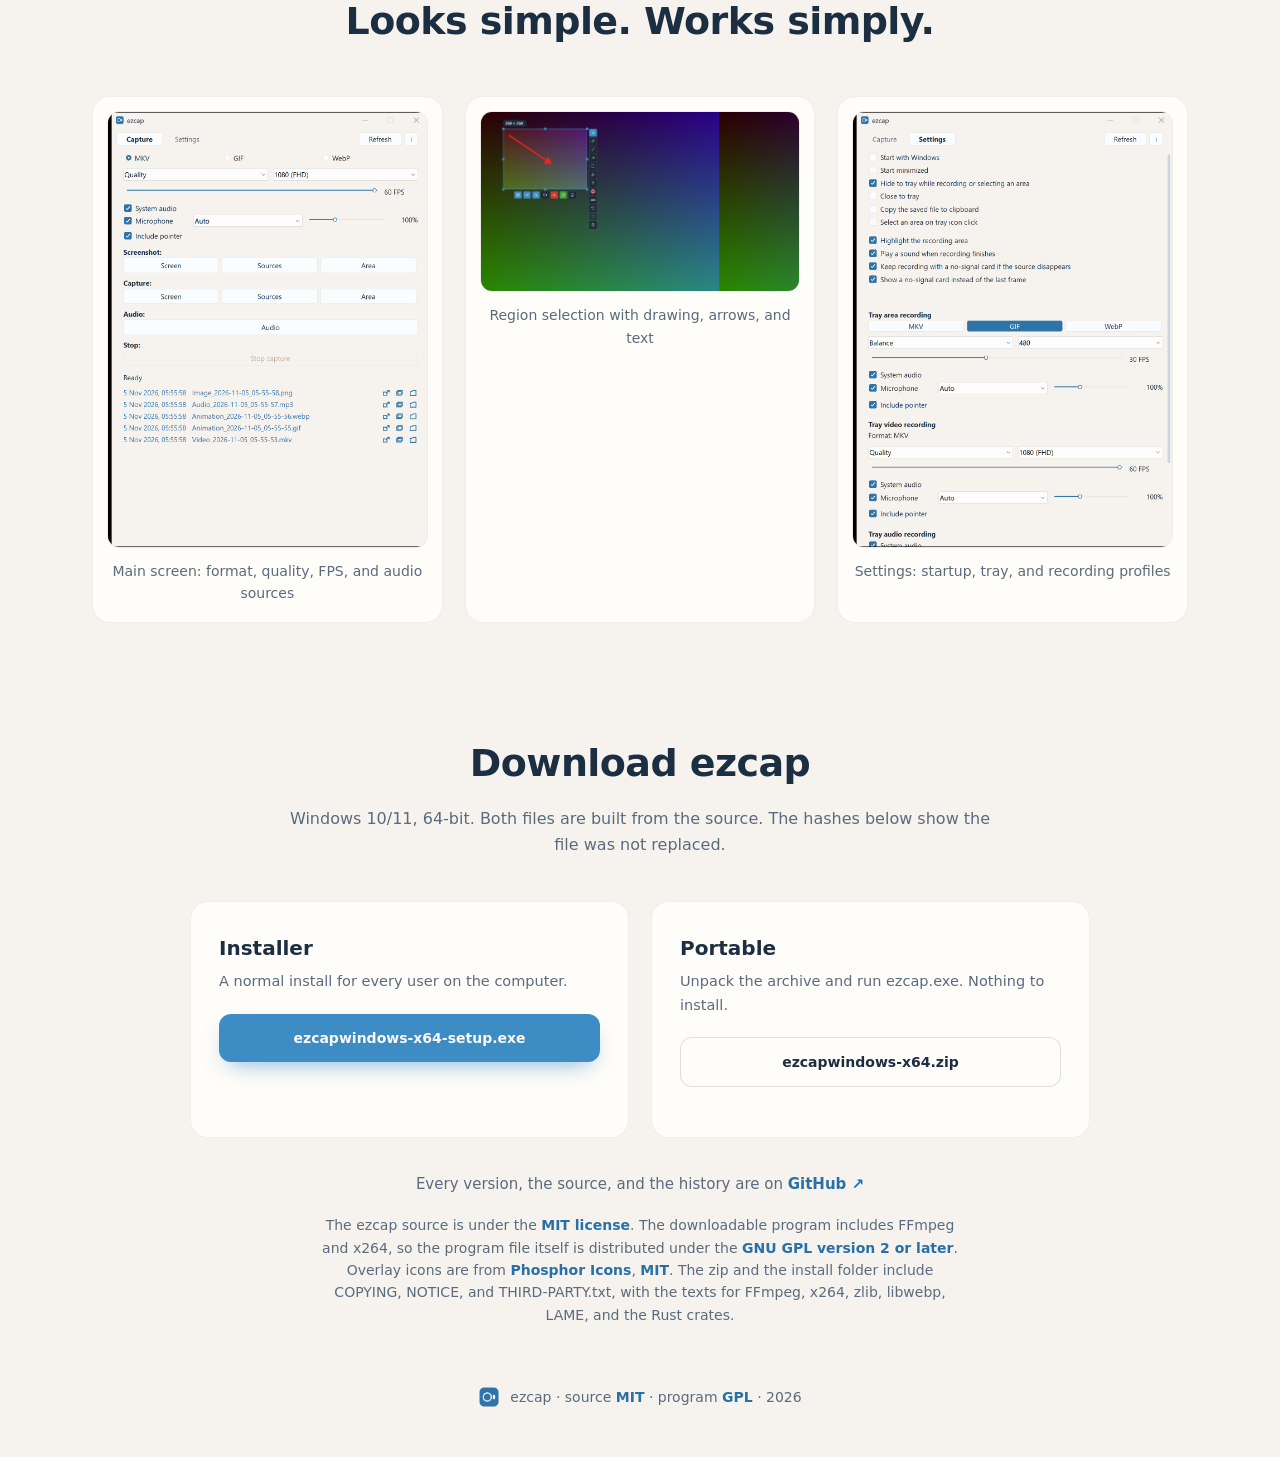
==== commit 9b33bd79: "Restyle the window, localize it, and add a Chinese site. Draw the window in a blue palette from the " ====
--- a/site/index.html
+++ b/site/index.html
@@ -10,11 +10,13 @@
   <link rel="canonical" href="https://machine202502.github.io/ezcap/">
   <link rel="alternate" hreflang="ru" href="https://machine202502.github.io/ezcap/">
   <link rel="alternate" hreflang="en" href="https://machine202502.github.io/ezcap/en/">
+  <link rel="alternate" hreflang="zh" href="https://machine202502.github.io/ezcap/zh/">
   <link rel="alternate" hreflang="x-default" href="https://machine202502.github.io/ezcap/en/">
   <meta property="og:type" content="website">
   <meta property="og:site_name" content="ezcap">
   <meta property="og:locale" content="ru_RU">
   <meta property="og:locale:alternate" content="en_US">
+  <meta property="og:locale:alternate" content="zh_CN">
   <meta property="og:title" content="ezcap — запись экрана и скриншоты для Windows">
   <meta property="og:description" content="Запись экрана, окна или области, скриншоты и короткие GIF. Бесплатно для Windows 10 и 11.">
   <meta property="og:url" content="https://machine202502.github.io/ezcap/">
@@ -43,19 +45,22 @@
     (function () {
       var chosen = null;
       try { chosen = localStorage.getItem("ezcap-lang"); } catch (e) {}
-      var want = chosen === "ru" || chosen === "en" ? chosen : null;
+      var codes = ["ru", "en", "zh"];
+      var here = document.documentElement.lang.slice(0, 2);
+      var base = here === "ru" ? "" : "../";
+      var want = codes.indexOf(chosen) >= 0 ? chosen : null;
       if (!want) {
         var langs = navigator.languages || [navigator.language || "en"];
-        want = "en";
-        for (var i = 0; i < langs.length; i++) {
+        for (var i = 0; i < langs.length && !want; i++) {
           var tag = String(langs[i]).toLowerCase();
-          if (tag.indexOf("ru") === 0) { want = "ru"; break; }
-          if (tag.indexOf("en") === 0) { want = "en"; break; }
+          for (var j = 0; j < codes.length; j++) {
+            if (tag.indexOf(codes[j]) === 0) { want = codes[j]; break; }
+          }
         }
+        if (!want) { want = "en"; }
       }
-      var here = document.documentElement.lang.indexOf("ru") === 0 ? "ru" : "en";
       var bot = /bot|crawl|spider|slurp|facebookexternalhit|preview/i.test(navigator.userAgent);
-      if (!bot && want !== here) location.replace(here === "ru" ? "en/" : "../");
+      if (!bot && want !== here) { location.replace(base + (want === "ru" ? "" : want + "/")); }
     })();
   </script>
 </head>
@@ -77,6 +82,8 @@
     <nav class="langs" aria-label="Язык">
       <a href="./" hreflang="ru" lang="ru" data-lang-set="ru" aria-current="true">RU</a>
       <a href="en/" hreflang="en" lang="en" data-lang-set="en">EN</a>
+    
+      <a href="zh/" hreflang="zh" lang="zh" data-lang-set="zh">中文</a>
     </nav>
     <a class="btn btn-ghost" href="https://github.com/machine202502/ezcap" target="_blank" rel="noopener">
       <svg viewBox="0 0 16 16" width="18" height="18" fill="currentColor" aria-hidden="true"><path d="M8 0C3.58 0 0 3.58 0 8c0 3.54 2.29 6.53 5.47 7.59.4.07.55-.17.55-.38 0-.19-.01-.82-.01-1.49-2.01.37-2.53-.49-2.69-.94-.09-.23-.48-.94-.82-1.13-.28-.15-.68-.52-.01-.53.63-.01 1.08.58 1.23.82.72 1.21 1.87.87 2.33.66.07-.52.28-.87.51-1.07-1.78-.2-3.64-.89-3.64-3.95 0-.87.31-1.59.82-2.15-.08-.2-.36-1.02.08-2.12 0 0 .67-.21 2.2.82.64-.18 1.32-.27 2-.27s1.36.09 2 .27c1.53-1.04 2.2-.82 2.2-.82.44 1.1.16 1.92.08 2.12.51.56.82 1.27.82 2.15 0 3.07-1.87 3.75-3.65 3.95.29.25.54.73.54 1.48 0 1.07-.01 1.93-.01 2.2 0 .21.15.46.55.38A8.01 8.01 0 0 0 16 8c0-4.42-3.58-8-8-8Z"/></svg>
@@ -107,7 +114,7 @@
         <p class="hint">Бесплатно · исходный код под MIT · программа с FFmpeg под GPL · без облаков и аккаунтов</p>
       </div>
       <div class="hero-shot reveal">
-        <img src="assets/main.png" alt="Главное окно ezcap" width="786" height="1252">
+        <img src="assets/main-ru.png" alt="Главное окно ezcap" width="1144" height="1560">
       </div>
     </section>
 
@@ -166,7 +173,7 @@
       <h2 class="reveal">Выглядит просто. Работает просто.</h2>
       <div class="shots">
         <figure class="shot reveal">
-          <img src="assets/main.png" alt="Окно захвата" loading="lazy">
+          <img src="assets/main-ru.png" alt="Окно захвата" loading="lazy">
           <figcaption>Главный экран: формат, качество, FPS и источники звука</figcaption>
         </figure>
         <figure class="shot reveal">
@@ -174,7 +181,7 @@
           <figcaption>Выбор области с рисованием, стрелками и текстом</figcaption>
         </figure>
         <figure class="shot reveal">
-          <img src="assets/settings.png" alt="Настройки" loading="lazy">
+          <img src="assets/settings-ru.png" alt="Настройки" loading="lazy">
           <figcaption>Настройки: автозапуск, трей и профили записи</figcaption>
         </figure>
       </div>
